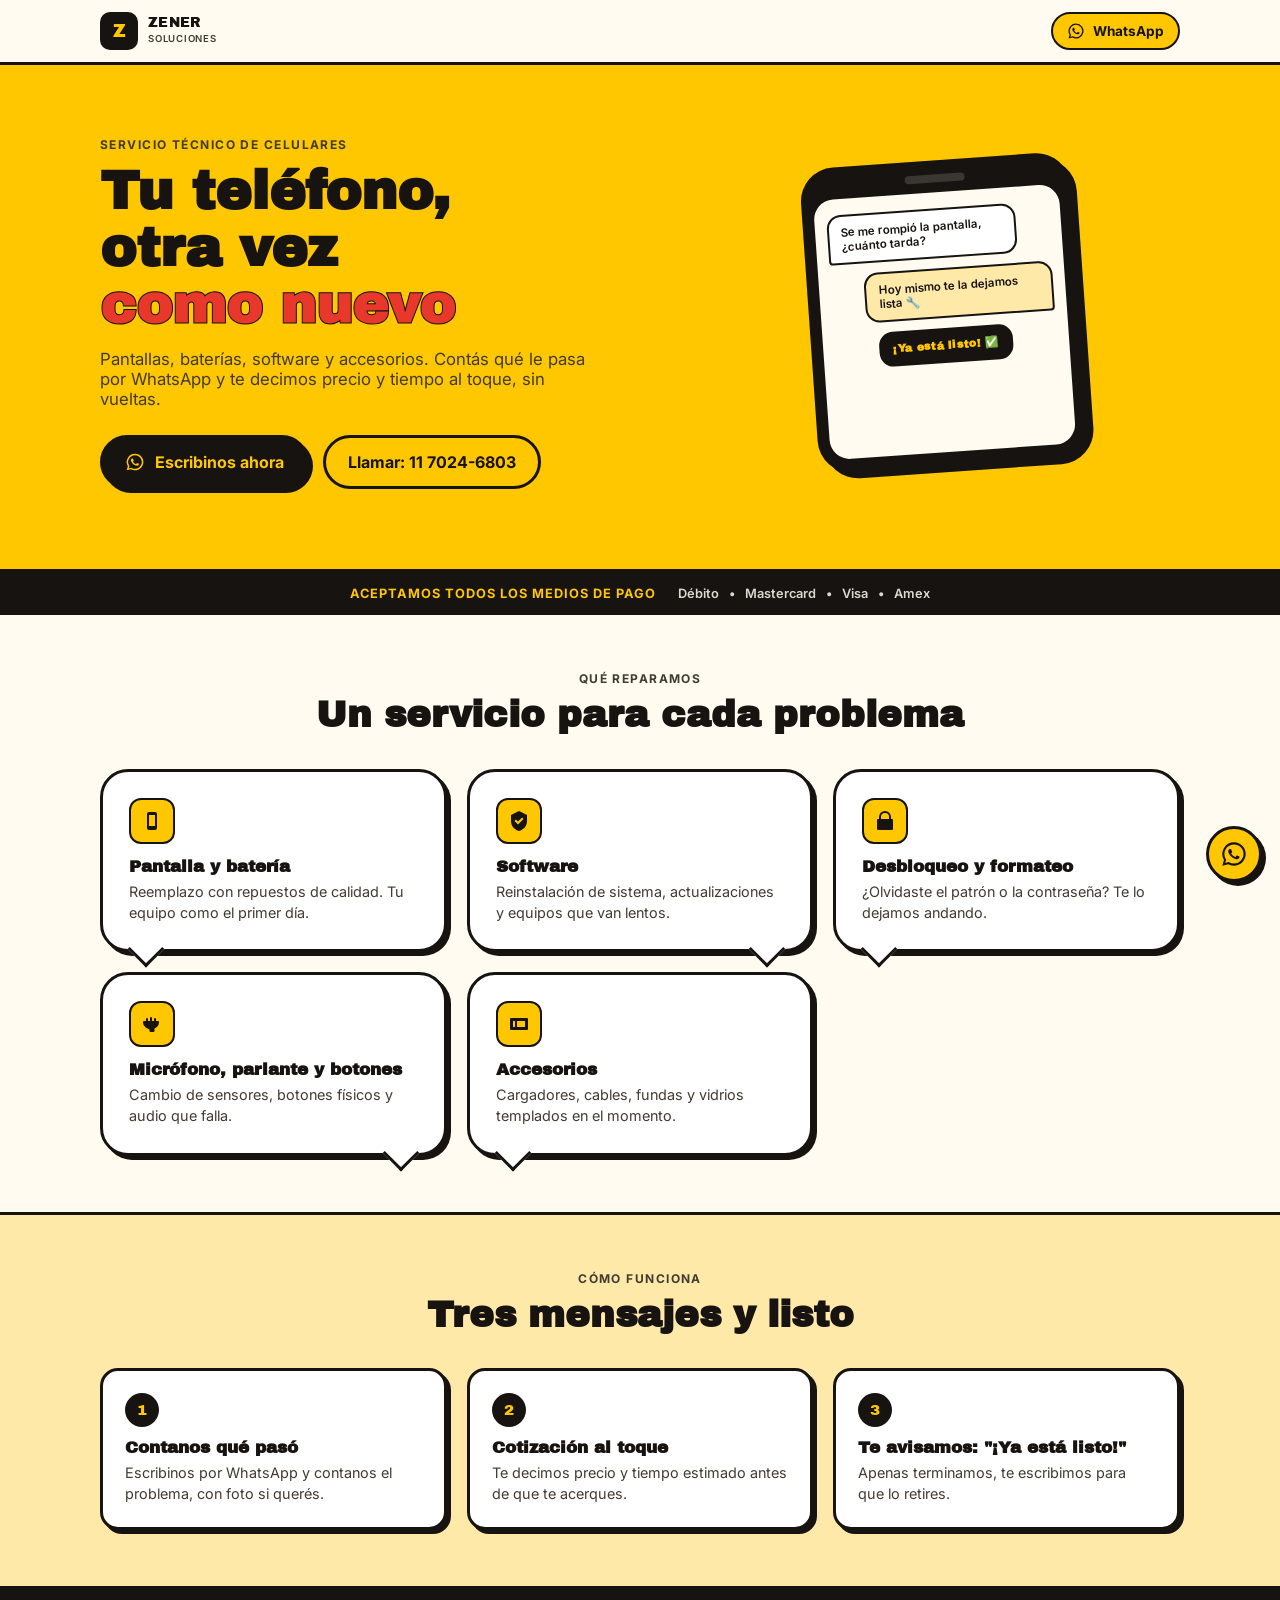
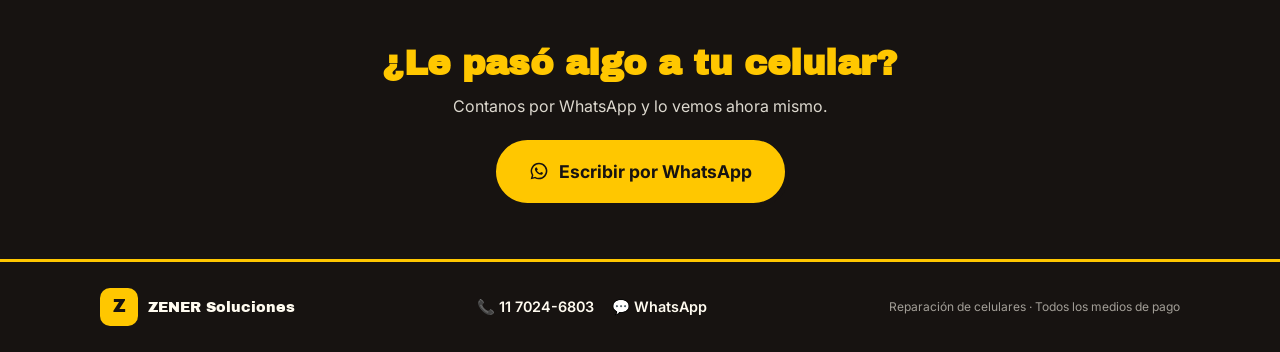
==== index.html @ 795e600b "first commit" ====
<!DOCTYPE html>
<html lang="es-AR">
<head>
<meta charset="UTF-8">
<meta name="viewport" content="width=device-width, initial-scale=1.0">
<title>Zener Soluciones — Reparamos tu teléfono</title>
<meta name="description" content="Reparación de celulares: pantallas, baterías, software, desbloqueo y accesorios. Cotización al toque por WhatsApp.">

<link rel="preconnect" href="https://fonts.googleapis.com">
<link rel="preconnect" href="https://fonts.gstatic.com" crossorigin>
<link href="https://fonts.googleapis.com/css2?family=Archivo+Black&family=Inter:wght@400;500;600;700;800&display=swap" rel="stylesheet">

<link rel="stylesheet" href="css/styles.css">
</head>
<body>

<a class="skip-link" href="#main">Saltar al contenido</a>

<!-- HEADER -->
<header class="site-header">
  <div class="wrap header-inner">
    <a href="#top" class="logo">
      <span class="logo-mark">Z</span>
      <span class="logo-text">ZENER<br><small>Soluciones</small></span>
    </a>
    <a class="header-cta" href="https://wa.me/5491170246803?text=Hola%2C%20quiero%20consultar%20por%20la%20reparaci%C3%B3n%20de%20mi%20celular"
       target="_blank" rel="noopener">
      <svg viewBox="0 0 24 24" aria-hidden="true"><path d="M12 2a10 10 0 0 0-8.6 15.1L2 22l5.1-1.3A10 10 0 1 0 12 2Zm0 18.2a8.2 8.2 0 0 1-4.2-1.1l-.3-.2-3 .8.8-2.9-.2-.3A8.2 8.2 0 1 1 12 20.2Zm4.5-6.1c-.2-.1-1.5-.7-1.7-.8-.2-.1-.4-.1-.6.1-.2.2-.7.8-.8 1-.2.2-.3.2-.5.1-.2-.1-1-.4-1.9-1.2-.7-.6-1.2-1.4-1.3-1.6-.1-.2 0-.4.1-.5.1-.1.2-.3.4-.4.1-.1.2-.2.2-.4.1-.2 0-.3 0-.4-.1-.1-.6-1.4-.8-1.9-.2-.5-.4-.4-.6-.4h-.5c-.2 0-.4.1-.6.3-.2.2-.8.8-.8 1.9 0 1.1.8 2.2.9 2.4.1.2 1.6 2.5 4 3.5.6.2 1 .4 1.3.5.6.2 1.1.2 1.5.1.5-.1 1.5-.6 1.7-1.2.2-.6.2-1.1.1-1.2-.1-.1-.2-.2-.4-.3Z"/></svg>
      <span>WhatsApp</span>
    </a>
  </div>
</header>

<main id="main">

  <!-- HERO -->
  <section class="hero" id="top">
    <div class="wrap hero-inner">
      <div class="hero-copy">
        <p class="eyebrow">Servicio técnico de celulares</p>
        <h1>Tu teléfono,<br>otra vez<br><span class="hl">como nuevo</span></h1>
        <p class="hero-sub">Pantallas, baterías, software y accesorios. Contás qué le pasa por WhatsApp y te decimos precio y tiempo al toque, sin vueltas.</p>
        <div class="hero-actions">
          <a class="btn btn-primary" href="https://wa.me/5491170246803?text=Hola%2C%20quiero%20consultar%20por%20la%20reparaci%C3%B3n%20de%20mi%20celular" target="_blank" rel="noopener">
            <svg viewBox="0 0 24 24" aria-hidden="true"><path d="M12 2a10 10 0 0 0-8.6 15.1L2 22l5.1-1.3A10 10 0 1 0 12 2Zm0 18.2a8.2 8.2 0 0 1-4.2-1.1l-.3-.2-3 .8.8-2.9-.2-.3A8.2 8.2 0 1 1 12 20.2Zm4.5-6.1c-.2-.1-1.5-.7-1.7-.8-.2-.1-.4-.1-.6.1-.2.2-.7.8-.8 1-.2.2-.3.2-.5.1-.2-.1-1-.4-1.9-1.2-.7-.6-1.2-1.4-1.3-1.6-.1-.2 0-.4.1-.5.1-.1.2-.3.4-.4.1-.1.2-.2.2-.4.1-.2 0-.3 0-.4-.1-.1-.6-1.4-.8-1.9-.2-.5-.4-.4-.6-.4h-.5c-.2 0-.4.1-.6.3-.2.2-.8.8-.8 1.9 0 1.1.8 2.2.9 2.4.1.2 1.6 2.5 4 3.5.6.2 1 .4 1.3.5.6.2 1.1.2 1.5.1.5-.1 1.5-.6 1.7-1.2.2-.6.2-1.1.1-1.2-.1-.1-.2-.2-.4-.3Z"/></svg>
            Escribinos ahora
          </a>
          <a class="btn btn-ghost" href="tel:+541170246803">Llamar: 11 7024-6803</a>
        </div>
      </div>

      <div class="hero-visual" aria-hidden="true">
        <div class="phone-mock">
          <div class="phone-notch"></div>
          <div class="phone-screen">
            <div class="bubble bubble-in">Se me rompió la pantalla, ¿cuánto tarda?</div>
            <div class="bubble bubble-out">Hoy mismo te la dejamos lista 🔧</div>
            <div class="bubble bubble-ready">¡Ya está listo! ✅</div>
          </div>
        </div>
      </div>
    </div>
  </section>

  <!-- MEDIOS DE PAGO -->
  <section class="payments">
    <div class="wrap payments-inner">
      <p>Aceptamos todos los medios de pago</p>
      <div class="payment-icons">
        <span>Débito</span><span>•</span>
        <span>Mastercard</span><span>•</span>
        <span>Visa</span><span>•</span>
        <span>Amex</span>
      </div>
    </div>
  </section>

  <!-- SERVICIOS -->
  <section class="services" id="servicios">
    <div class="wrap">
      <p class="eyebrow center">Qué reparamos</p>
      <h2 class="section-title center">Un servicio para cada problema</h2>

      <div class="bubble-grid">

        <article class="service-bubble tail-left">
          <span class="service-icon" aria-hidden="true">
            <svg viewBox="0 0 24 24"><path d="M9 3h6a2 2 0 0 1 2 2v14a2 2 0 0 1-2 2H9a2 2 0 0 1-2-2V5a2 2 0 0 1 2-2Zm0 3v11h6V6H9Zm3 12.5a1 1 0 1 1 0 2 1 1 0 0 1 0-2Z"/></svg>
          </span>
          <h3>Pantalla y batería</h3>
          <p>Reemplazo con repuestos de calidad. Tu equipo como el primer día.</p>
        </article>

        <article class="service-bubble tail-right">
          <span class="service-icon" aria-hidden="true">
            <svg viewBox="0 0 24 24"><path d="M12 2 4 6v6c0 5 3.4 8.7 8 10 4.6-1.3 8-5 8-10V6l-8-4Zm-1 13.4L7.5 12l1.4-1.4L11 12.6l4.1-4.1 1.4 1.4L11 15.4Z"/></svg>
          </span>
          <h3>Software</h3>
          <p>Reinstalación de sistema, actualizaciones y equipos que van lentos.</p>
        </article>

        <article class="service-bubble tail-left">
          <span class="service-icon" aria-hidden="true">
            <svg viewBox="0 0 24 24"><path d="M6 10V8a6 6 0 1 1 12 0v2h1a1 1 0 0 1 1 1v9a1 1 0 0 1-1 1H5a1 1 0 0 1-1-1v-9a1 1 0 0 1 1-1h1Zm2 0h8V8a4 4 0 0 0-8 0v2Z"/></svg>
          </span>
          <h3>Desbloqueo y formateo</h3>
          <p>¿Olvidaste el patrón o la contraseña? Te lo dejamos andando.</p>
        </article>

        <article class="service-bubble tail-right">
          <span class="service-icon" aria-hidden="true">
            <svg viewBox="0 0 24 24"><path d="M3 10a1 1 0 0 1 1-1h2V7a1 1 0 0 1 2 0v2h2V6a1 1 0 0 1 2 0v3h2V7a1 1 0 0 1 2 0v2h2a1 1 0 0 1 1 1c0 3.5-2.1 5.7-4.5 6.4V19a1 1 0 0 1-1 1h-3a1 1 0 0 1-1-1v-1.6C5.1 15.7 3 13.5 3 10Z"/></svg>
          </span>
          <h3>Micrófono, parlante y botones</h3>
          <p>Cambio de sensores, botones físicos y audio que falla.</p>
        </article>

        <article class="service-bubble tail-left">
          <span class="service-icon" aria-hidden="true">
            <svg viewBox="0 0 24 24"><path d="M4 6h16a1 1 0 0 1 1 1v10a1 1 0 0 1-1 1H4a1 1 0 0 1-1-1V7a1 1 0 0 1 1-1Zm2 3v6h2V9H6Zm4 0v6h8V9h-8Z"/></svg>
          </span>
          <h3>Accesorios</h3>
          <p>Cargadores, cables, fundas y vidrios templados en el momento.</p>
        </article>

      </div>
    </div>
  </section>

  <!-- COMO FUNCIONA -->
  <section class="steps" id="como-funciona">
    <div class="wrap">
      <p class="eyebrow center">Cómo funciona</p>
      <h2 class="section-title center">Tres mensajes y listo</h2>

      <ol class="step-list">
        <li class="step-bubble">
          <span class="step-num">1</span>
          <h3>Contanos qué pasó</h3>
          <p>Escribinos por WhatsApp y contanos el problema, con foto si querés.</p>
        </li>
        <li class="step-bubble">
          <span class="step-num">2</span>
          <h3>Cotización al toque</h3>
          <p>Te decimos precio y tiempo estimado antes de que te acerques.</p>
        </li>
        <li class="step-bubble">
          <span class="step-num">3</span>
          <h3>Te avisamos: "¡Ya está listo!"</h3>
          <p>Apenas terminamos, te escribimos para que lo retires.</p>
        </li>
      </ol>
    </div>
  </section>

  <!-- CTA FINAL -->
  <section class="final-cta">
    <div class="wrap final-cta-inner">
      <h2>¿Le pasó algo a tu celular?</h2>
      <p>Contanos por WhatsApp y lo vemos ahora mismo.</p>
      <a class="btn btn-primary btn-lg" href="https://wa.me/5491170246803?text=Hola%2C%20quiero%20consultar%20por%20la%20reparaci%C3%B3n%20de%20mi%20celular" target="_blank" rel="noopener">
        <svg viewBox="0 0 24 24" aria-hidden="true"><path d="M12 2a10 10 0 0 0-8.6 15.1L2 22l5.1-1.3A10 10 0 1 0 12 2Zm0 18.2a8.2 8.2 0 0 1-4.2-1.1l-.3-.2-3 .8.8-2.9-.2-.3A8.2 8.2 0 1 1 12 20.2Zm4.5-6.1c-.2-.1-1.5-.7-1.7-.8-.2-.1-.4-.1-.6.1-.2.2-.7.8-.8 1-.2.2-.3.2-.5.1-.2-.1-1-.4-1.9-1.2-.7-.6-1.2-1.4-1.3-1.6-.1-.2 0-.4.1-.5.1-.1.2-.3.4-.4.1-.1.2-.2.2-.4.1-.2 0-.3 0-.4-.1-.1-.6-1.4-.8-1.9-.2-.5-.4-.4-.6-.4h-.5c-.2 0-.4.1-.6.3-.2.2-.8.8-.8 1.9 0 1.1.8 2.2.9 2.4.1.2 1.6 2.5 4 3.5.6.2 1 .4 1.3.5.6.2 1.1.2 1.5.1.5-.1 1.5-.6 1.7-1.2.2-.6.2-1.1.1-1.2-.1-.1-.2-.2-.4-.3Z"/></svg>
        Escribir por WhatsApp
      </a>
    </div>
  </section>

</main>

<!-- FOOTER -->
<footer class="site-footer">
  <div class="wrap footer-inner">
    <div class="footer-brand">
      <span class="logo-mark logo-mark-inv">Z</span>
      <span class="logo-text-inv">ZENER Soluciones</span>
    </div>
    <div class="footer-contact">
      <a href="tel:+541170246803">📞 11 7024-6803</a>
      <a href="https://wa.me/5491170246803" target="_blank" rel="noopener">💬 WhatsApp</a>
    </div>
    <p class="footer-note">Reparación de celulares · Todos los medios de pago</p>
  </div>
</footer>

<a class="wa-float" href="https://wa.me/5491170246803?text=Hola%2C%20quiero%20consultar%20por%20la%20reparaci%C3%B3n%20de%20mi%20celular" target="_blank" rel="noopener" aria-label="Escribir por WhatsApp">
  <svg viewBox="0 0 24 24" aria-hidden="true"><path d="M12 2a10 10 0 0 0-8.6 15.1L2 22l5.1-1.3A10 10 0 1 0 12 2Zm0 18.2a8.2 8.2 0 0 1-4.2-1.1l-.3-.2-3 .8.8-2.9-.2-.3A8.2 8.2 0 1 1 12 20.2Zm4.5-6.1c-.2-.1-1.5-.7-1.7-.8-.2-.1-.4-.1-.6.1-.2.2-.7.8-.8 1-.2.2-.3.2-.5.1-.2-.1-1-.4-1.9-1.2-.7-.6-1.2-1.4-1.3-1.6-.1-.2 0-.4.1-.5.1-.1.2-.3.4-.4.1-.1.2-.2.2-.4.1-.2 0-.3 0-.4-.1-.1-.6-1.4-.8-1.9-.2-.5-.4-.4-.6-.4h-.5c-.2 0-.4.1-.6.3-.2.2-.8.8-.8 1.9 0 1.1.8 2.2.9 2.4.1.2 1.6 2.5 4 3.5.6.2 1 .4 1.3.5.6.2 1.1.2 1.5.1.5-.1 1.5-.6 1.7-1.2.2-.6.2-1.1.1-1.2-.1-.1-.2-.2-.4-.3Z"/></svg>
</a>

<script src="js/script.js"></script>
</body>
</html>
---- css/styles.css ----
/* ============================
   TOKENS
============================ */
:root{
  --yellow: #FFC700;
  --yellow-deep: #F2B705;
  --yellow-soft: #FFE9A8;
  --ink: #171311;
  --ink-soft: #423B33;
  --paper: #FFFBF0;
  --white: #FFFFFF;
  --red: #E7382B;

  --font-display: "Archivo Black", "Arial Black", sans-serif;
  --font-body: "Inter", system-ui, sans-serif;

  --radius-lg: 28px;
  --radius-md: 18px;
  --wrap: 1120px;

  --shadow-hard: 6px 6px 0 var(--ink);
  --shadow-hard-sm: 4px 4px 0 var(--ink);
}

*, *::before, *::after{ box-sizing: border-box; }
html{ scroll-behavior: smooth; }
body{
  margin: 0;
  font-family: var(--font-body);
  color: var(--ink);
  background: var(--paper);
  -webkit-font-smoothing: antialiased;
}
img, svg{ display:block; max-width:100%; }
a{ color: inherit; text-decoration: none; }
ul, ol{ margin:0; padding:0; list-style:none; }
h1,h2,h3{ font-family: var(--font-display); line-height: 1.05; margin:0; }
p{ margin:0; }

.wrap{
  max-width: var(--wrap);
  margin: 0 auto;
  padding: 0 20px;
}

.skip-link{
  position:absolute; left:-999px; top:0;
  background:var(--ink); color:var(--white); padding:10px 16px; z-index:100;
}
.skip-link:focus{ left:12px; top:12px; }

:focus-visible{ outline: 3px solid var(--red); outline-offset: 2px; }

@media (prefers-reduced-motion: reduce){
  *{ animation-duration: 0.01ms !important; transition-duration: 0.01ms !important; scroll-behavior:auto !important; }
}

/* ============================
   BUTTONS
============================ */
.btn{
  display:inline-flex; align-items:center; justify-content:center; gap:10px;
  font-family: var(--font-body); font-weight:700; font-size: 1rem;
  padding: 14px 22px;
  border-radius: 999px;
  border: 3px solid var(--ink);
  transition: transform .15s ease, box-shadow .15s ease;
  white-space: nowrap;
}
.btn svg{ width:20px; height:20px; fill: currentColor; flex-shrink:0; }
.btn-primary{
  background: var(--ink); color: var(--yellow);
  box-shadow: var(--shadow-hard-sm);
}
.btn-primary:hover{ transform: translate(-2px,-2px); box-shadow: 6px 6px 0 var(--ink); }
.btn-ghost{
  background: transparent; color: var(--ink);
}
.btn-ghost:hover{ background: var(--ink); color: var(--yellow); }
.btn-lg{ padding: 18px 30px; font-size: 1.1rem; }

/* ============================
   HEADER
============================ */
.site-header{
  position: sticky; top:0; z-index:50;
  background: var(--paper);
  border-bottom: 3px solid var(--ink);
}
.header-inner{
  display:flex; align-items:center; justify-content:space-between;
  padding-top: 12px; padding-bottom: 12px;
}
.logo{ display:flex; align-items:center; gap:10px; }
.logo-mark{
  display:inline-grid; place-items:center;
  width:38px; height:38px; border-radius:10px;
  background:var(--ink); color:var(--yellow);
  font-family: var(--font-display); font-size:1.1rem;
}
.logo-text{ font-family: var(--font-display); font-size:.85rem; line-height:1.1; letter-spacing:.02em; }
.logo-text small{ font-family: var(--font-body); font-weight:600; font-size:.6rem; letter-spacing:.08em; text-transform:uppercase; color: var(--ink-soft); }

.header-cta{
  display:inline-flex; align-items:center; gap:8px;
  background: var(--yellow); border: 2.5px solid var(--ink);
  border-radius: 999px; padding: 8px 14px;
  font-weight:700; font-size:.85rem;
}
.header-cta svg{ width:18px; height:18px; fill: var(--ink); }

/* ============================
   HERO
============================ */
.hero{
  background: var(--yellow);
  border-bottom: 3px solid var(--ink);
  overflow: hidden;
  position: relative;
}
.hero-inner{
  padding: 44px 20px 40px;
  display: grid;
  gap: 32px;
}
.eyebrow{
  font-weight:700; text-transform:uppercase; letter-spacing:.12em;
  font-size:.75rem; color: var(--ink-soft); margin-bottom:10px;
}
.eyebrow.center{ text-align:center; }
h1{ font-size: clamp(2.1rem, 8vw, 3rem); }
h1 .hl{ color: var(--red); -webkit-text-stroke: 1px var(--ink); }
.hero-sub{
  margin-top:16px; font-size:1.05rem; color: var(--ink-soft); max-width: 46ch;
}
.hero-actions{
  margin-top:26px; display:flex; flex-wrap:wrap; gap:14px;
}

/* phone mock */
.hero-visual{ display:flex; justify-content:center; }
.phone-mock{
  width: 230px; background: var(--ink); border-radius: 34px;
  padding: 14px 12px; box-shadow: var(--shadow-hard);
  transform: rotate(-3deg);
}
.phone-notch{
  width: 60px; height:8px; background: var(--paper); opacity:.15;
  border-radius: 6px; margin: 0 auto 10px;
}
.phone-screen{
  background: var(--paper); border-radius: 20px; min-height: 260px;
  padding: 16px 12px; display:flex; flex-direction:column; gap:10px;
}
.bubble{
  font-size:.72rem; font-weight:600; padding:9px 12px; border-radius: 14px;
  max-width: 85%; border: 2px solid var(--ink);
}
.bubble-in{ align-self:flex-start; background: var(--white); border-bottom-left-radius:4px; }
.bubble-out{ align-self:flex-end; background: var(--yellow-soft); border-bottom-right-radius:4px; }
.bubble-ready{
  align-self:center; background: var(--ink); color: var(--yellow);
  border-color: var(--ink); font-family: var(--font-display); font-size:.68rem;
  letter-spacing:.03em;
}

/* ============================
   PAYMENTS STRIP
============================ */
.payments{ background: var(--ink); color: var(--paper); }
.payments-inner{
  padding: 14px 20px; display:flex; flex-direction:column; align-items:center; gap:8px;
  text-align:center; font-size:.8rem;
}
.payments-inner p{ font-weight:700; text-transform:uppercase; letter-spacing:.08em; color: var(--yellow); }
.payment-icons{ display:flex; gap:10px; flex-wrap:wrap; justify-content:center; color: var(--paper); opacity:.85; font-weight:600; }

/* ============================
   SERVICES
============================ */
.services{ padding: 56px 0; }
.section-title{ font-size: clamp(1.6rem, 5vw, 2.3rem); margin-top:4px; }
.section-title.center{ text-align:center; }
.services .eyebrow, .services .section-title{ text-align:center; }
.services .section-title{ margin-bottom: 34px; }

.bubble-grid{
  display:grid; gap: 20px;
}
.service-bubble{
  background: var(--white);
  border: 3px solid var(--ink);
  border-radius: var(--radius-lg);
  padding: 22px;
  position: relative;
  box-shadow: var(--shadow-hard-sm);
}
.service-bubble::after{
  content:"";
  position:absolute; bottom:-13px;
  width: 26px; height: 26px;
  background: var(--white);
  border-right: 3px solid var(--ink);
  border-bottom: 3px solid var(--ink);
  transform: rotate(45deg);
}
.tail-left::after{ left: 30px; }
.tail-right::after{ right: 30px; }

.service-icon{
  display:inline-grid; place-items:center;
  width:46px; height:46px; border-radius: 12px;
  background: var(--yellow); border: 2.5px solid var(--ink);
  margin-bottom: 14px;
}
.service-icon svg{ width:24px; height:24px; fill: var(--ink); }
.service-bubble h3{ font-size:1.05rem; margin-bottom:6px; }
.service-bubble p{ color: var(--ink-soft); font-size:.9rem; line-height:1.45; }

/* ============================
   STEPS
============================ */
.steps{ padding: 56px 0; background: var(--yellow-soft); border-top:3px solid var(--ink); border-bottom:3px solid var(--ink); }
.steps .eyebrow, .steps .section-title{ text-align:center; }
.steps .section-title{ margin-bottom: 34px; }

.step-list{ display:grid; gap:20px; counter-reset: step; }
.step-bubble{
  background: var(--white); border:3px solid var(--ink); border-radius: var(--radius-md);
  padding: 22px; box-shadow: var(--shadow-hard-sm);
}
.step-num{
  display:inline-grid; place-items:center;
  width:34px; height:34px; border-radius:50%;
  background: var(--ink); color: var(--yellow);
  font-family: var(--font-display); font-size:.95rem;
  margin-bottom: 12px;
}
.step-bubble h3{ font-size:1.05rem; margin-bottom:6px; }
.step-bubble p{ color: var(--ink-soft); font-size:.9rem; line-height:1.45; }

/* ============================
   FINAL CTA
============================ */
.final-cta{ background: var(--ink); color: var(--paper); padding: 56px 0; }
.final-cta-inner{ text-align:center; display:flex; flex-direction:column; align-items:center; gap:14px; }
.final-cta h2{ color: var(--yellow); font-size: clamp(1.6rem, 6vw, 2.2rem); }
.final-cta p{ color: var(--paper); opacity:.85; max-width: 40ch; }
.final-cta .btn-primary{ background: var(--yellow); color: var(--ink); border-color: var(--yellow); margin-top:10px; }
.final-cta .btn-primary:hover{ box-shadow: 6px 6px 0 var(--yellow-deep); }

/* ============================
   FOOTER
============================ */
.site-footer{ background: var(--ink); color: var(--paper); border-top: 3px solid var(--yellow); }
.footer-inner{
  padding: 26px 20px; display:flex; flex-direction:column; gap:14px; align-items:center; text-align:center;
}
.footer-brand{ display:flex; align-items:center; gap:10px; }
.logo-mark-inv{ background: var(--yellow); color: var(--ink); }
.logo-text-inv{ font-family: var(--font-display); font-size:.9rem; }
.footer-contact{ display:flex; gap:18px; flex-wrap:wrap; justify-content:center; font-weight:600; font-size:.9rem; }
.footer-note{ font-size:.75rem; opacity:.6; }

/* ============================
   WHATSAPP FLOATING BUTTON
============================ */
.wa-float{
  position: fixed; right:18px; bottom:18px; z-index:60;
  width:56px; height:56px; border-radius:50%;
  background: var(--yellow); border:3px solid var(--ink);
  display:grid; place-items:center;
  box-shadow: var(--shadow-hard-sm);
  transition: transform .15s ease;
}
.wa-float svg{ width:28px; height:28px; fill: var(--ink); }
.wa-float:hover{ transform: scale(1.08); }

/* ============================
   DESKTOP
============================ */
@media (min-width: 768px){
  .hero-inner{
    grid-template-columns: 1.1fr .9fr;
    align-items:center;
    padding: 72px 20px 80px;
  }
  .hero-actions{ flex-wrap:nowrap; }
  .phone-mock{ width: 270px; transform: rotate(-4deg); }

  .payments-inner{ flex-direction:row; justify-content:center; gap:22px; text-align:left; }

  .bubble-grid{ grid-template-columns: repeat(3, 1fr); }
  .service-bubble:nth-child(4){ grid-column: span 1; }

  .step-list{ grid-template-columns: repeat(3, 1fr); }

  .footer-inner{ flex-direction:row; justify-content:space-between; text-align:left; }
}

@media (min-width: 1024px){
  h1{ font-size: 3.4rem; }
  .service-bubble{ padding: 26px; }
}
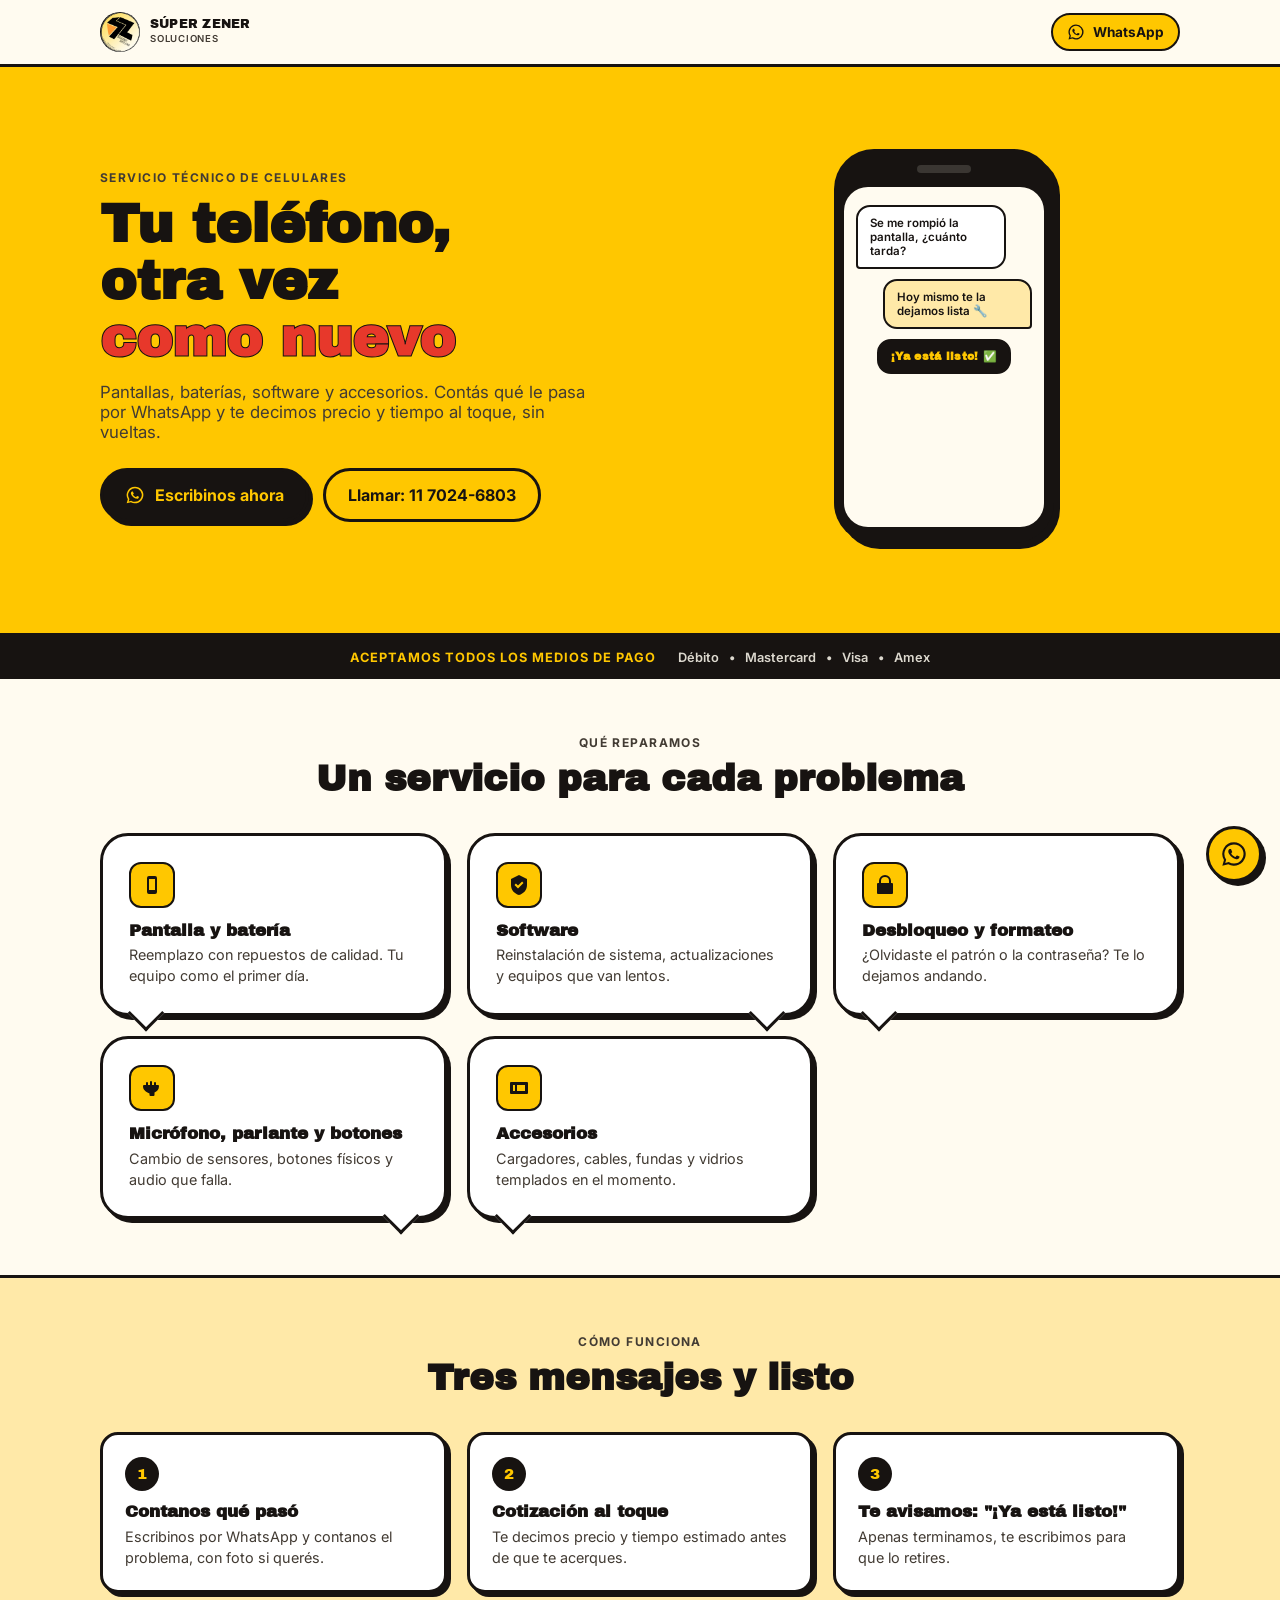
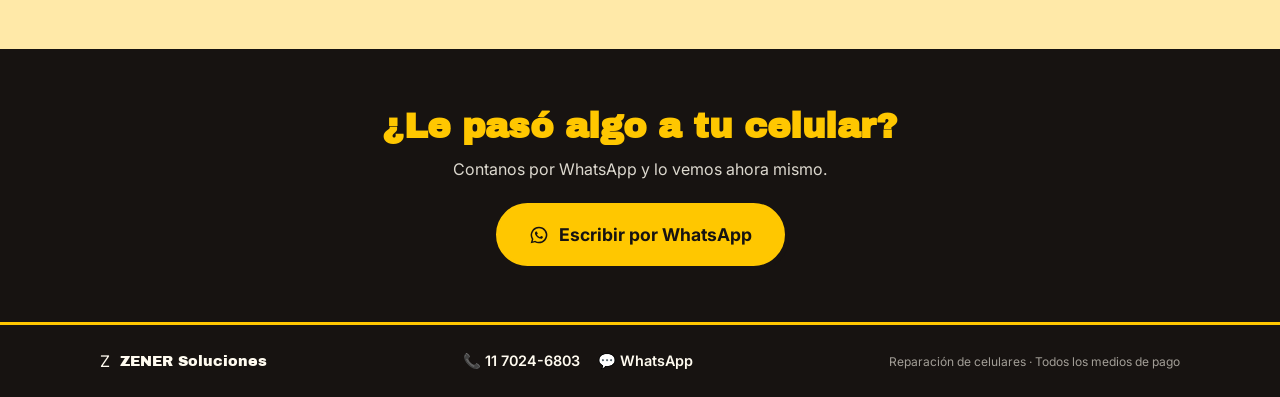
==== commit 55cec096: "update animation in hero, and logo in navbar" ====
--- a/index.html
+++ b/index.html
@@ -3,14 +3,52 @@
 <head>
 <meta charset="UTF-8">
 <meta name="viewport" content="width=device-width, initial-scale=1.0">
-<title>Zener Soluciones — Reparamos tu teléfono</title>
-<meta name="description" content="Reparación de celulares: pantallas, baterías, software, desbloqueo y accesorios. Cotización al toque por WhatsApp.">
+<!-- Configuración Básica y Viewport -->
+<meta charset="UTF-8">
+<meta name="viewport" content="width=device-width, initial-scale=1.0">
+<title>Soluciones Súper Zener | Reparación de Celulares y Accesorios</title>
+<meta name="description" content="Reparación técnica profesional de celulares, cambio de pantalla, batería, desbloqueo y accesorios (cargadores, fundas, vidrios). ¡Consultá por WhatsApp!">
+<meta name="keywords" content="reparacion de celulares, cambio de pantalla, cambio de bateria, servicio tecnico celulares, accesorios de celular, fundas, vidrio templado, soluciones super zener">
+<meta name="robots" content="index, follow">
+<meta name="theme-color" content="#FFCC00">
+
+<!-- Favicons -->
+<link rel="icon" type="image/x-icon" href="./images/favicon-32x32.png">
+<link rel="icon" type="image/png" sizes="32x32" href="./images/favicon-32x32.png">
+<link rel="apple-touch-icon" sizes="180x180" href="./images/apple-touch-icon.png">
+<link rel="manifest" href="./images/site.webmanifest">
+
+<!-- Open Graph (Facebook, WhatsApp, LinkedIn, Telegram) -->
+<meta property="og:type" content="website">
+<meta property="og:url" content="https://elias7808.github.io/web-zener/">
+<meta property="og:title" content="Soluciones Súper Zener | Reparación de Celulares y Accesorios">
+<meta property="og:description" content="Servicio técnico especializado en celulares: pantallas, baterías, software, accesorios y más. ¡Ingresá y contactanos por WhatsApp!">
+<meta property="og:image" content="https://elias7808.github.io/web-zener/images/logo_soluciones_super_zener.png">
+
+<!-- Twitter Card -->
+<meta name="twitter:card" content="summary_large_image">
+<meta name="twitter:title" content="Soluciones Súper Zener | Servicio Técnico de Celulares">
+<meta name="twitter:description" content="Reparación de celulares y venta de accesorios. Atención inmediata por WhatsApp.">
+<meta name="twitter:image" content="https://elias7808.github.io/web-zener/images/logo_soluciones_super_zener.png">
 
 <link rel="preconnect" href="https://fonts.googleapis.com">
 <link rel="preconnect" href="https://fonts.gstatic.com" crossorigin>
 <link href="https://fonts.googleapis.com/css2?family=Archivo+Black&family=Inter:wght@400;500;600;700;800&display=swap" rel="stylesheet">
 
-<link rel="stylesheet" href="css/styles.css">
+<link rel="stylesheet" href="./css/styles.css">
+
+<script type="application/ld+json">
+{
+  "@context": "https://schema.org",
+  "@type": "MobilePhoneRepairStore",
+  "name": "Soluciones Súper Zener",
+  "image": "https://elias7808.github.io/web-zener/images/logo_soluciones_super_zener.png",
+  "telephone": "+541170246803",
+  "description": "Reparación de pantallas, baterías, software, desbloqueo, formateo y venta de accesorios para celulares.",
+  "paymentAccepted": "Efectivo, Tarjeta de Crédito, Tarjeta de Débito, Mercado Pago",
+  "priceRange": "$"
+}
+</script>
 </head>
 <body>
 
@@ -20,8 +58,8 @@
 <header class="site-header">
   <div class="wrap header-inner">
     <a href="#top" class="logo">
-      <span class="logo-mark">Z</span>
-      <span class="logo-text">ZENER<br><small>Soluciones</small></span>
+      <img class="logo-img" src="./images/logo.png" alt="Soluciones Súper Zener">
+      <span class="logo-text">SÚPER ZENER<br><small>Soluciones</small></span>
     </a>
     <a class="header-cta" href="https://wa.me/5491170246803?text=Hola%2C%20quiero%20consultar%20por%20la%20reparaci%C3%B3n%20de%20mi%20celular"
        target="_blank" rel="noopener">
@@ -182,7 +220,7 @@
   </div>
 </footer>
 
-<a class="wa-float" href="https://wa.me/5491170246803?text=Hola%2C%20quiero%20consultar%20por%20la%20reparaci%C3%B3n%20de%20mi%20celular" target="_blank" rel="noopener" aria-label="Escribir por WhatsApp">
+<a class="wa-float" href="https://wa.me/541170246803?text=Hola%20Soluciones%20S%C3%BAper%20Zener!%20Quiero%20consultar%20por%20una%20reparaci%C3%B3n/accesorio." target="_blank" rel="noopener" aria-label="Escribir por WhatsApp">
   <svg viewBox="0 0 24 24" aria-hidden="true"><path d="M12 2a10 10 0 0 0-8.6 15.1L2 22l5.1-1.3A10 10 0 1 0 12 2Zm0 18.2a8.2 8.2 0 0 1-4.2-1.1l-.3-.2-3 .8.8-2.9-.2-.3A8.2 8.2 0 1 1 12 20.2Zm4.5-6.1c-.2-.1-1.5-.7-1.7-.8-.2-.1-.4-.1-.6.1-.2.2-.7.8-.8 1-.2.2-.3.2-.5.1-.2-.1-1-.4-1.9-1.2-.7-.6-1.2-1.4-1.3-1.6-.1-.2 0-.4.1-.5.1-.1.2-.3.4-.4.1-.1.2-.2.2-.4.1-.2 0-.3 0-.4-.1-.1-.6-1.4-.8-1.9-.2-.5-.4-.4-.6-.4h-.5c-.2 0-.4.1-.6.3-.2.2-.8.8-.8 1.9 0 1.1.8 2.2.9 2.4.1.2 1.6 2.5 4 3.5.6.2 1 .4 1.3.5.6.2 1.1.2 1.5.1.5-.1 1.5-.6 1.7-1.2.2-.6.2-1.1.1-1.2-.1-.1-.2-.2-.4-.3Z"/></svg>
 </a>
 
--- a/css/styles.css
+++ b/css/styles.css
@@ -92,13 +92,11 @@
   padding-top: 12px; padding-bottom: 12px;
 }
 .logo{ display:flex; align-items:center; gap:10px; }
-.logo-mark{
-  display:inline-grid; place-items:center;
-  width:38px; height:38px; border-radius:10px;
-  background:var(--ink); color:var(--yellow);
-  font-family: var(--font-display); font-size:1.1rem;
-}
-.logo-text{ font-family: var(--font-display); font-size:.85rem; line-height:1.1; letter-spacing:.02em; }
+.logo-img{
+  width:40px; height:40px; border-radius:50%;
+  object-fit:contain; flex-shrink:0;
+}
+.logo-text{ font-family: var(--font-display); font-size:.78rem; line-height:1.1; letter-spacing:.02em; }
 .logo-text small{ font-family: var(--font-body); font-weight:600; font-size:.6rem; letter-spacing:.08em; text-transform:uppercase; color: var(--ink-soft); }
 
 .header-cta{
@@ -138,19 +136,30 @@
 }
 
 /* phone mock */
-.hero-visual{ display:flex; justify-content:center; }
+.hero-visual{ display:flex; justify-content:center; padding: 10px 0; }
 .phone-mock{
-  width: 230px; background: var(--ink); border-radius: 34px;
-  padding: 14px 12px; box-shadow: var(--shadow-hard);
-  transform: rotate(-3deg);
+  width: 190px; background: var(--ink); border-radius: 40px;
+  padding: 16px 10px; box-shadow: var(--shadow-hard);
+  animation: phone-float 5s ease-in-out infinite;
+  transform-origin: 50% 85%;
 }
 .phone-notch{
-  width: 60px; height:8px; background: var(--paper); opacity:.15;
-  border-radius: 6px; margin: 0 auto 10px;
+  width: 54px; height:8px; background: var(--paper); opacity:.15;
+  border-radius: 6px; margin: 0 auto 14px;
 }
 .phone-screen{
-  background: var(--paper); border-radius: 20px; min-height: 260px;
-  padding: 16px 12px; display:flex; flex-direction:column; gap:10px;
+  background: var(--paper); border-radius: 24px; min-height: 340px;
+  padding: 18px 12px; display:flex; flex-direction:column; gap:10px;
+}
+
+@keyframes phone-float{
+  0%   { transform: rotate(-4deg) translateY(0); }
+  50%  { transform: rotate(-1deg) translateY(-14px); }
+  100% { transform: rotate(-4deg) translateY(0); }
+}
+
+@media (prefers-reduced-motion: reduce){
+  .phone-mock{ animation: none; transform: rotate(-3deg); }
 }
 .bubble{
   font-size:.72rem; font-weight:600; padding:9px 12px; border-radius: 14px;
@@ -257,7 +266,7 @@
   padding: 26px 20px; display:flex; flex-direction:column; gap:14px; align-items:center; text-align:center;
 }
 .footer-brand{ display:flex; align-items:center; gap:10px; }
-.logo-mark-inv{ background: var(--yellow); color: var(--ink); }
+.footer-brand .logo-img{ width:44px; height:44px; }
 .logo-text-inv{ font-family: var(--font-display); font-size:.9rem; }
 .footer-contact{ display:flex; gap:18px; flex-wrap:wrap; justify-content:center; font-weight:600; font-size:.9rem; }
 .footer-note{ font-size:.75rem; opacity:.6; }
@@ -286,7 +295,7 @@
     padding: 72px 20px 80px;
   }
   .hero-actions{ flex-wrap:nowrap; }
-  .phone-mock{ width: 270px; transform: rotate(-4deg); }
+  .phone-mock{ width: 220px; }
 
   .payments-inner{ flex-direction:row; justify-content:center; gap:22px; text-align:left; }
 
